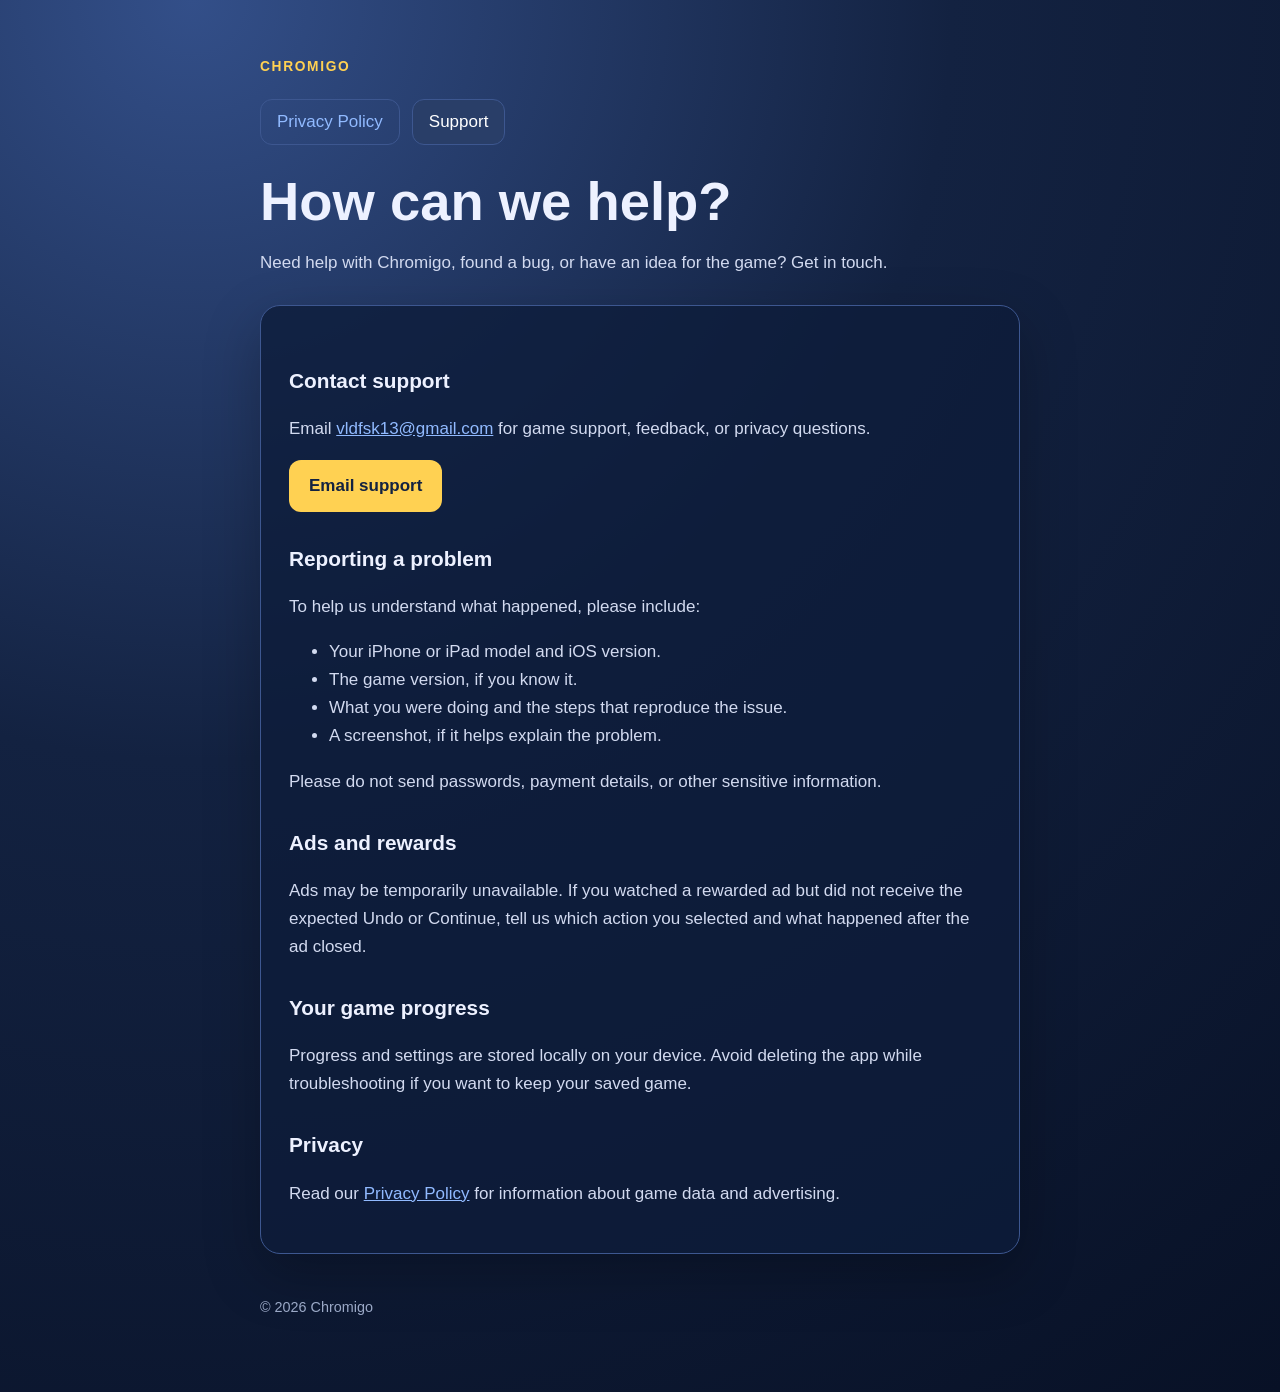
==== support/index.html @ aab863b2 "ff" ====
<!doctype html>
<html lang="en">
  <head>
    <meta charset="utf-8">
    <meta name="viewport" content="width=device-width, initial-scale=1">
    <meta name="description" content="Get help with Chromigo. Contact support, report a bug, or share feedback about the game.">
    <title>Chromigo — Support</title>
    <style>
      :root { color-scheme: dark; }
      * { box-sizing: border-box; }
      body { margin: 0; min-height: 100vh; background: radial-gradient(circle at 15% 0%, #334f89 0, #132241 43%, #081126 100%); color: #edf1ff; font: 17px/1.65 -apple-system, BlinkMacSystemFont, "Segoe UI", sans-serif; }
      main { width: min(760px, calc(100% - 40px)); margin: 0 auto; padding: 56px 0 72px; }
      .brand { color: #ffd152; font-weight: 800; font-size: .86rem; letter-spacing: .12em; text-transform: uppercase; }
      nav { display: flex; flex-wrap: wrap; gap: 12px; margin: 20px 0 28px; }
      nav a { padding: 8px 16px; border: 1px solid #3d5790; border-radius: 12px; text-decoration: none; }
      nav a[aria-current="page"] { background: #293e68; color: #fff; }
      h1 { font-size: clamp(2rem, 7vw, 3.4rem); line-height: 1.08; margin: 10px 0 16px; }
      h2 { font-size: 1.3rem; margin: 30px 0 8px; }
      p, li { color: #d2daf0; }
      .card { margin-top: 28px; padding: 28px; border: 1px solid #3d5790; border-radius: 20px; background: rgba(13, 28, 58, .8); box-shadow: 0 20px 55px rgba(0,0,0,.25); }
      a { color: #91baff; overflow-wrap: anywhere; }
      .contact { display: inline-block; padding: 12px 20px; border-radius: 12px; background: #ffd152; color: #132241; font-weight: 700; text-decoration: none; }
      a:focus-visible { outline: 3px solid #ffd152; outline-offset: 4px; }
      footer { color: #9ba9c7; font-size: .9rem; margin-top: 42px; }
    </style>
  </head>
  <body>
    <main>
      <div class="brand">Chromigo</div>
      <nav aria-label="Site navigation">
        <a href="/">Privacy Policy</a>
        <a href="/support/" aria-current="page">Support</a>
      </nav>
      <h1>How can we help?</h1>
      <p>Need help with Chromigo, found a bug, or have an idea for the game? Get in touch.</p>
      <section class="card" aria-labelledby="contact-heading">
        <h2 id="contact-heading">Contact support</h2>
        <p>Email <a href="mailto:vldfsk13@gmail.com">vldfsk13@gmail.com</a> for game support, feedback, or privacy questions.</p>
        <a class="contact" href="mailto:vldfsk13@gmail.com?subject=Chromigo%20Support">Email support</a>
        <h2>Reporting a problem</h2>
        <p>To help us understand what happened, please include:</p>
        <ul>
          <li>Your iPhone or iPad model and iOS version.</li>
          <li>The game version, if you know it.</li>
          <li>What you were doing and the steps that reproduce the issue.</li>
          <li>A screenshot, if it helps explain the problem.</li>
        </ul>
        <p>Please do not send passwords, payment details, or other sensitive information.</p>
        <h2>Ads and rewards</h2>
        <p>Ads may be temporarily unavailable. If you watched a rewarded ad but did not receive the expected Undo or Continue, tell us which action you selected and what happened after the ad closed.</p>
        <h2>Your game progress</h2>
        <p>Progress and settings are stored locally on your device. Avoid deleting the app while troubleshooting if you want to keep your saved game.</p>
        <h2>Privacy</h2>
        <p>Read our <a href="/">Privacy Policy</a> for information about game data and advertising.</p>
      </section>
      <footer>© 2026 Chromigo</footer>
    </main>
  </body>
</html>
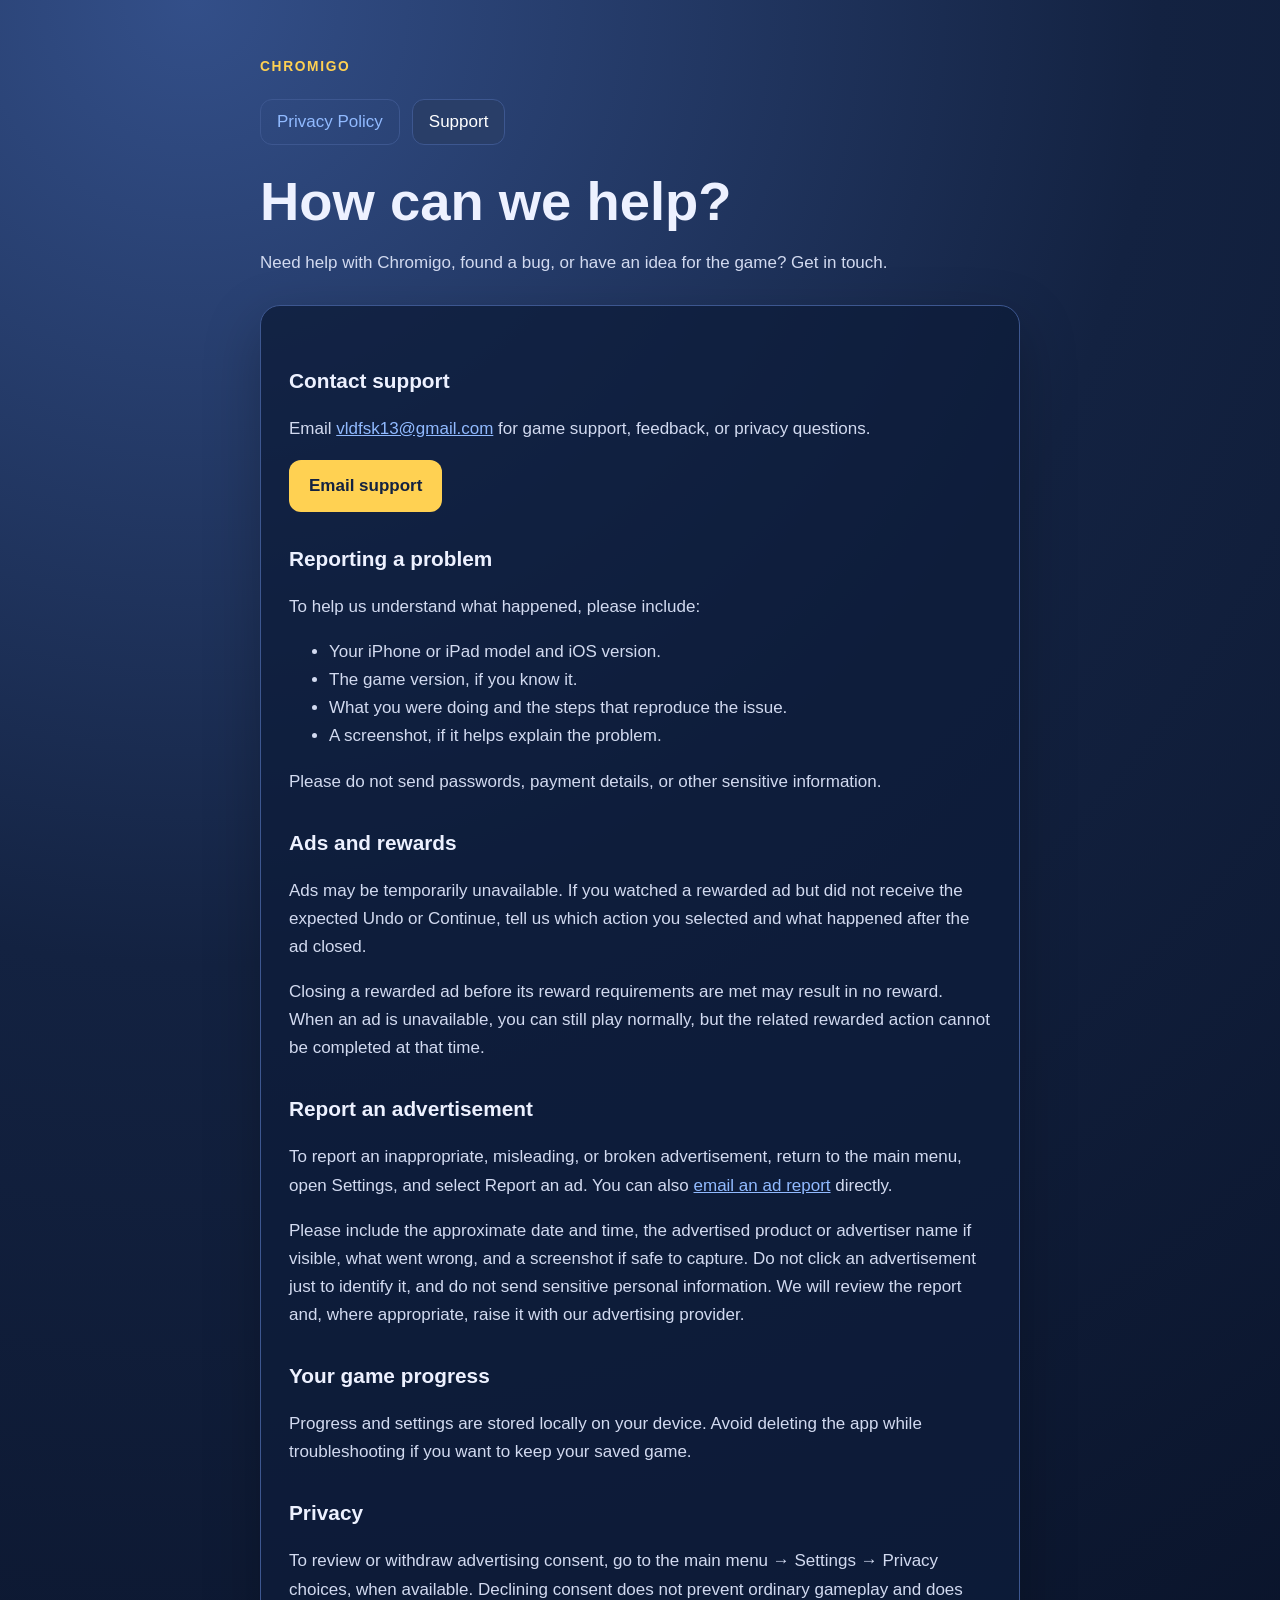
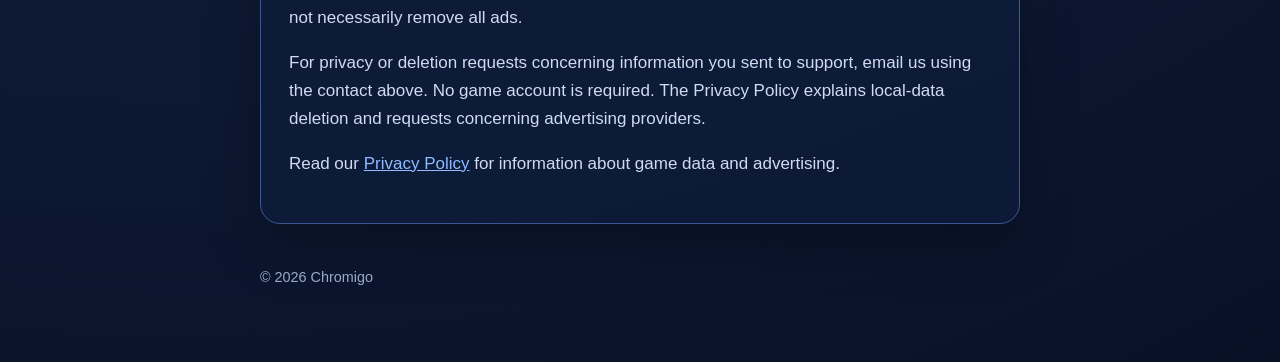
==== commit 8a4b45d1: "фвв" ====
--- a/support/index.html
+++ b/support/index.html
@@ -48,9 +48,15 @@
         <p>Please do not send passwords, payment details, or other sensitive information.</p>
         <h2>Ads and rewards</h2>
         <p>Ads may be temporarily unavailable. If you watched a rewarded ad but did not receive the expected Undo or Continue, tell us which action you selected and what happened after the ad closed.</p>
+        <p>Closing a rewarded ad before its reward requirements are met may result in no reward. When an ad is unavailable, you can still play normally, but the related rewarded action cannot be completed at that time.</p>
+        <h2>Report an advertisement</h2>
+        <p>To report an inappropriate, misleading, or broken advertisement, return to the main menu, open Settings, and select Report an ad. You can also <a href="mailto:vldfsk13@gmail.com?subject=Chromigo%20Ad%20Report">email an ad report</a> directly.</p>
+        <p>Please include the approximate date and time, the advertised product or advertiser name if visible, what went wrong, and a screenshot if safe to capture. Do not click an advertisement just to identify it, and do not send sensitive personal information. We will review the report and, where appropriate, raise it with our advertising provider.</p>
         <h2>Your game progress</h2>
         <p>Progress and settings are stored locally on your device. Avoid deleting the app while troubleshooting if you want to keep your saved game.</p>
         <h2>Privacy</h2>
+        <p>To review or withdraw advertising consent, go to the main menu → Settings → Privacy choices, when available. Declining consent does not prevent ordinary gameplay and does not necessarily remove all ads.</p>
+        <p>For privacy or deletion requests concerning information you sent to support, email us using the contact above. No game account is required. The Privacy Policy explains local-data deletion and requests concerning advertising providers.</p>
         <p>Read our <a href="/">Privacy Policy</a> for information about game data and advertising.</p>
       </section>
       <footer>© 2026 Chromigo</footer>
